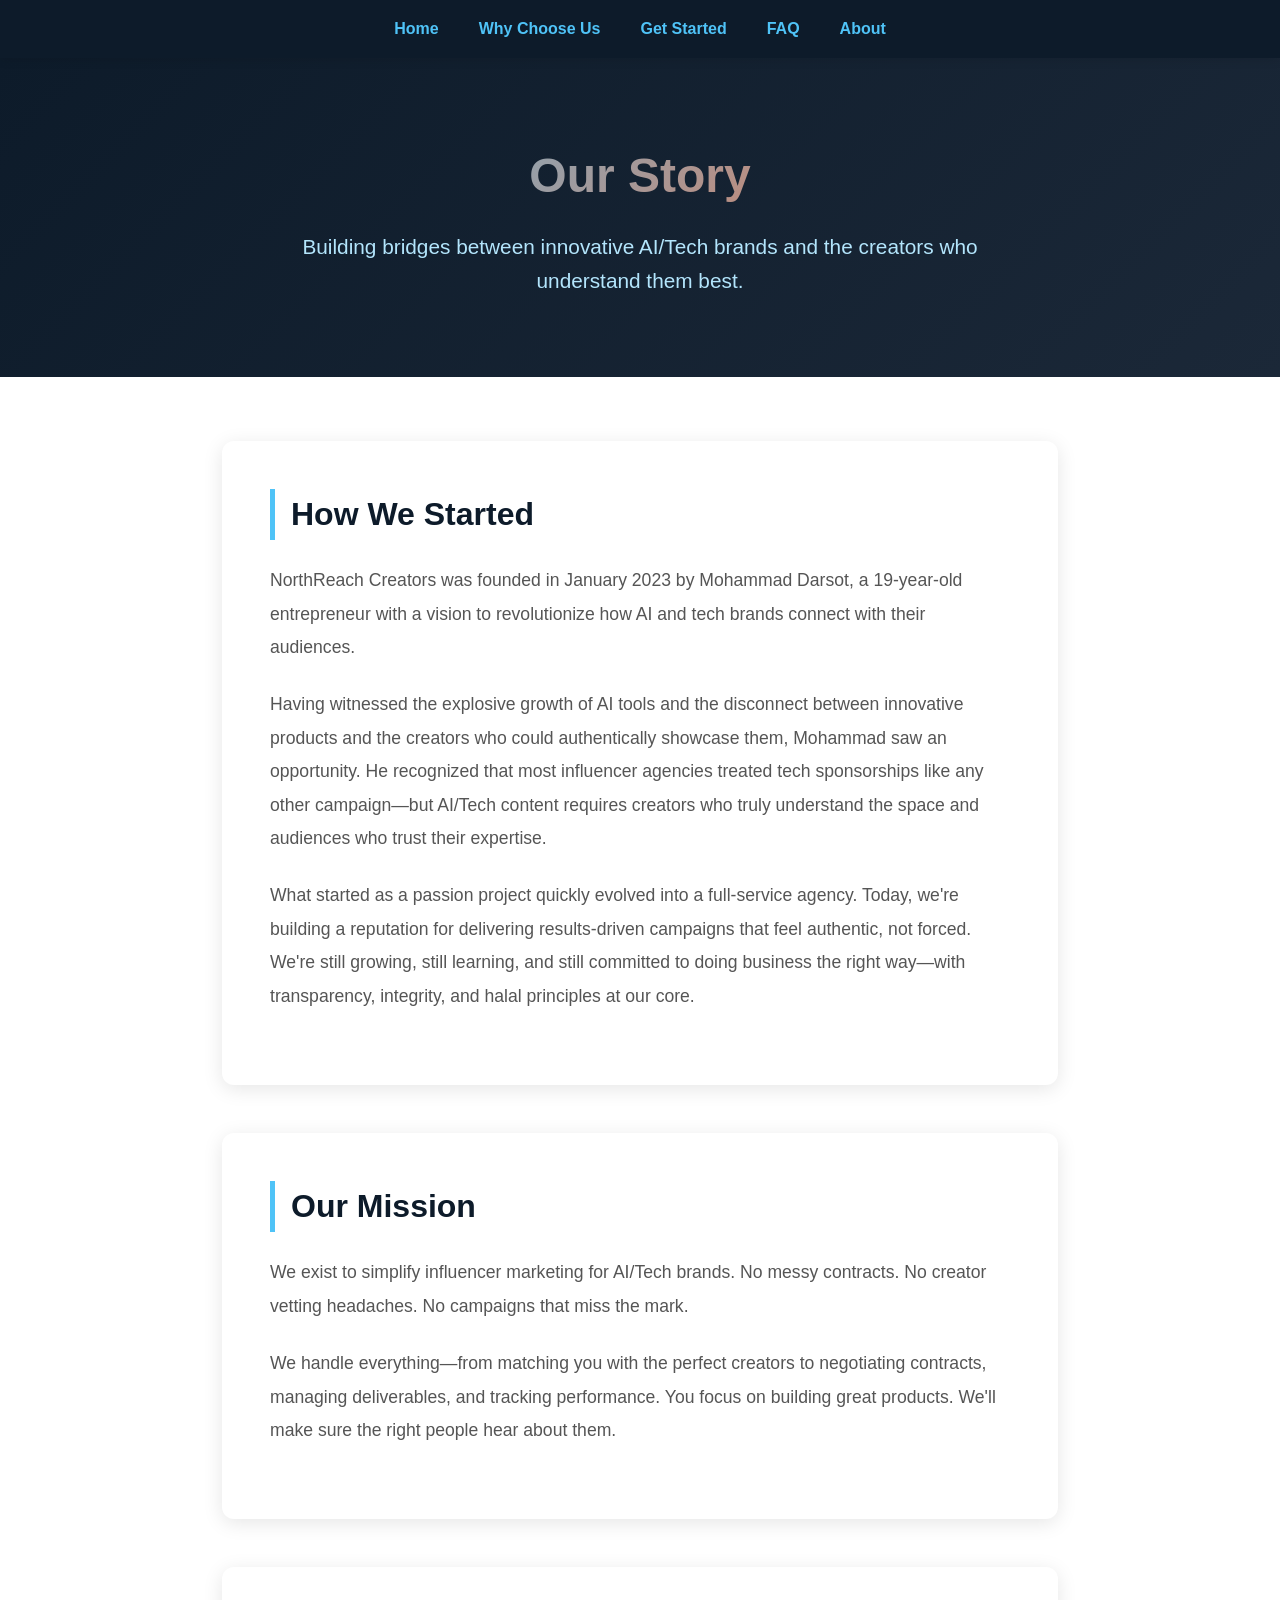
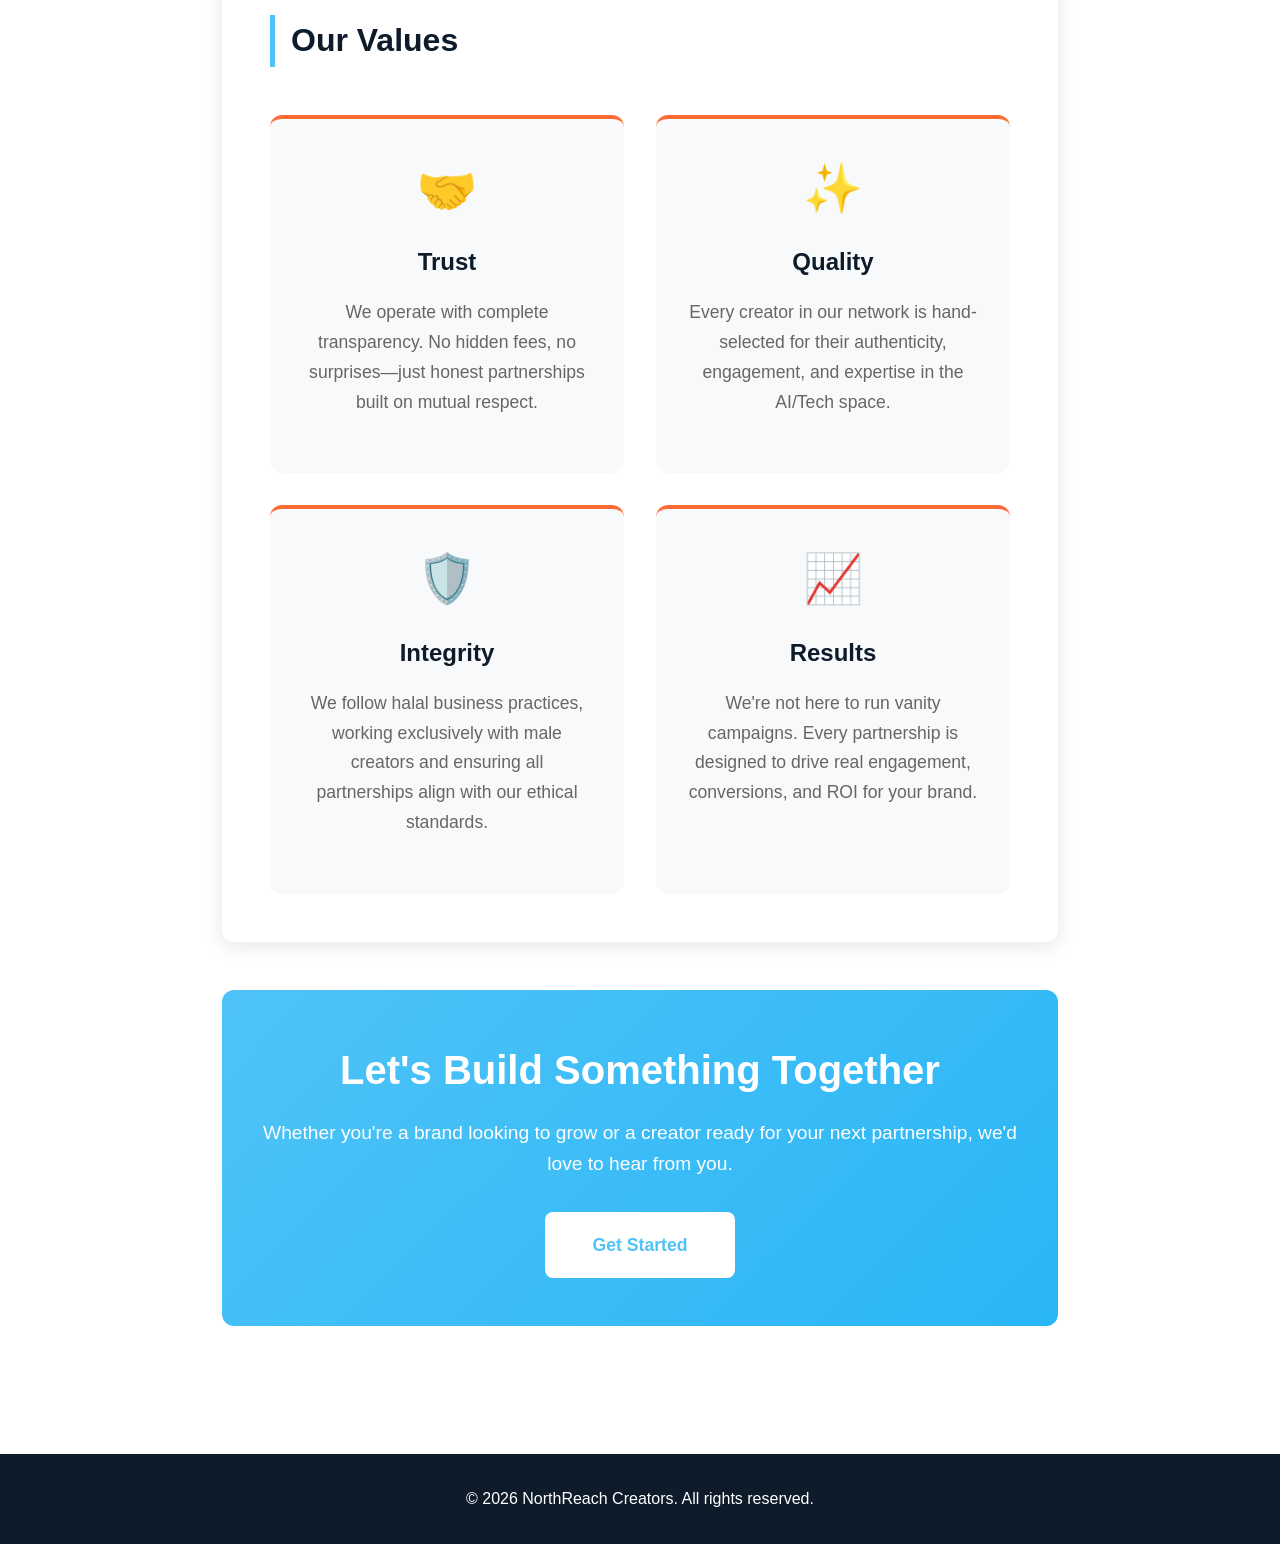
==== about.html @ bb6a95c1 "Create about.html" ====
<!DOCTYPE html>
<html lang="en">
<head>
    <meta charset="UTF-8">
    <meta name="viewport" content="width=device-width, initial-scale=1.0">
    <title>About - NorthReach Creators</title>
    <style>
        * {
            margin: 0;
            padding: 0;
            box-sizing: border-box;
        }
        
        body {
            font-family: -apple-system, BlinkMacSystemFont, 'Segoe UI', Arial, sans-serif;
            color: #1a1a2e;
            line-height: 1.6;
        }
        
        /* Navigation */
        nav {
            background: #0d1b2a;
            padding: 1rem 2rem;
            position: sticky;
            top: 0;
            z-index: 100;
            box-shadow: 0 2px 10px rgba(0,0,0,0.1);
        }
        
        nav ul {
            list-style: none;
            display: flex;
            justify-content: center;
            gap: 2.5rem;
            flex-wrap: wrap;
        }
        
        nav a {
            color: #4FC3F7;
            text-decoration: none;
            font-weight: 600;
            transition: color 0.3s;
        }
        
        nav a:hover {
            color: #FF6B35;
        }
        
        /* Hero */
        .hero {
            background: linear-gradient(135deg, #0d1b2a 0%, #1b2838 100%);
            color: white;
            padding: 5rem 2rem;
            text-align: center;
        }
        
        .hero h1 {
            font-size: 3rem;
            margin-bottom: 1rem;
            background: linear-gradient(135deg, #4FC3F7, #FF6B35);
            -webkit-background-clip: text;
            -webkit-text-fill-color: transparent;
            background-clip: text;
        }
        
        .hero p {
            font-size: 1.3rem;
            color: #B3E5FC;
            max-width: 700px;
            margin: 0 auto;
        }
        
        /* Container */
        .container {
            max-width: 900px;
            margin: 0 auto;
            padding: 4rem 2rem;
        }
        
        /* Story Section */
        .story-section {
            background: white;
            padding: 3rem;
            border-radius: 12px;
            box-shadow: 0 4px 20px rgba(0,0,0,0.1);
            margin-bottom: 3rem;
        }
        
        .story-section h2 {
            color: #0d1b2a;
            font-size: 2rem;
            margin-bottom: 1.5rem;
            border-left: 5px solid #4FC3F7;
            padding-left: 1rem;
        }
        
        .story-section p {
            color: #555;
            line-height: 1.9;
            font-size: 1.1rem;
            margin-bottom: 1.5rem;
        }
        
        /* Values Grid */
        .values-grid {
            display: grid;
            grid-template-columns: repeat(auto-fit, minmax(250px, 1fr));
            gap: 2rem;
            margin-top: 3rem;
        }
        
        .value-box {
            background: #f8f9fa;
            padding: 2rem;
            border-radius: 12px;
            text-align: center;
            border-top: 4px solid #FF6B35;
        }
        
        .value-box h3 {
            color: #0d1b2a;
            margin-bottom: 1rem;
            font-size: 1.5rem;
        }
        
        .value-box p {
            color: #666;
            line-height: 1.7;
        }
        
        .value-icon {
            font-size: 3rem;
            margin-bottom: 1rem;
        }
        
        /* CTA */
        .cta-section {
            background: linear-gradient(135deg, #4FC3F7, #29B6F6);
            color: white;
            padding: 3rem 2rem;
            text-align: center;
            border-radius: 12px;
            margin-top: 3rem;
        }
        
        .cta-section h2 {
            font-size: 2.5rem;
            margin-bottom: 1rem;
        }
        
        .cta-section p {
            font-size: 1.2rem;
            margin-bottom: 2rem;
        }
        
        .cta-btn {
            display: inline-block;
            background: white;
            color: #4FC3F7;
            padding: 1.2rem 3rem;
            text-decoration: none;
            border-radius: 8px;
            font-weight: bold;
            font-size: 1.1rem;
            transition: transform 0.3s;
        }
        
        .cta-btn:hover {
            transform: translateY(-3px);
        }
        
        /* Footer */
        footer {
            background: #0d1b2a;
            color: white;
            padding: 2rem;
            text-align: center;
            margin-top: 4rem;
        }
        
        @media (max-width: 768px) {
            .hero h1 { font-size: 2rem; }
            .values-grid { grid-template-columns: 1fr; }
        }
    </style>
</head>
<body>
    <!-- Navigation -->
    <nav>
        <ul>
            <li><a href="index.html">Home</a></li>
            <li><a href="why-choose-us.html">Why Choose Us</a></li>
            <li><a href="get-started.html">Get Started</a></li>
            <li><a href="faq.html">FAQ</a></li>
            <li><a href="about.html">About</a></li>
        </ul>
    </nav>

    <!-- Hero -->
    <div class="hero">
        <h1>Our Story</h1>
        <p>Building bridges between innovative AI/Tech brands and the creators who understand them best.</p>
    </div>

    <!-- Main Content -->
    <div class="container">
        <!-- Founder Story -->
        <div class="story-section">
            <h2>How We Started</h2>
            <p>NorthReach Creators was founded in January 2023 by Mohammad Darsot, a 19-year-old entrepreneur with a vision to revolutionize how AI and tech brands connect with their audiences.</p>
            
            <p>Having witnessed the explosive growth of AI tools and the disconnect between innovative products and the creators who could authentically showcase them, Mohammad saw an opportunity. He recognized that most influencer agencies treated tech sponsorships like any other campaign—but AI/Tech content requires creators who truly understand the space and audiences who trust their expertise.</p>
            
            <p>What started as a passion project quickly evolved into a full-service agency. Today, we're building a reputation for delivering results-driven campaigns that feel authentic, not forced. We're still growing, still learning, and still committed to doing business the right way—with transparency, integrity, and halal principles at our core.</p>
        </div>

        <!-- Mission -->
        <div class="story-section">
            <h2>Our Mission</h2>
            <p>We exist to simplify influencer marketing for AI/Tech brands. No messy contracts. No creator vetting headaches. No campaigns that miss the mark.</p>
            
            <p>We handle everything—from matching you with the perfect creators to negotiating contracts, managing deliverables, and tracking performance. You focus on building great products. We'll make sure the right people hear about them.</p>
        </div>

        <!-- Values -->
        <div class="story-section">
            <h2>Our Values</h2>
            <div class="values-grid">
                <div class="value-box">
                    <div class="value-icon">🤝</div>
                    <h3>Trust</h3>
                    <p>We operate with complete transparency. No hidden fees, no surprises—just honest partnerships built on mutual respect.</p>
                </div>
                
                <div class="value-box">
                    <div class="value-icon">✨</div>
                    <h3>Quality</h3>
                    <p>Every creator in our network is hand-selected for their authenticity, engagement, and expertise in the AI/Tech space.</p>
                </div>
                
                <div class="value-box">
                    <div class="value-icon">🛡️</div>
                    <h3>Integrity</h3>
                    <p>We follow halal business practices, working exclusively with male creators and ensuring all partnerships align with our ethical standards.</p>
                </div>
                
                <div class="value-box">
                    <div class="value-icon">📈</div>
                    <h3>Results</h3>
                    <p>We're not here to run vanity campaigns. Every partnership is designed to drive real engagement, conversions, and ROI for your brand.</p>
                </div>
            </div>
        </div>

        <!-- CTA -->
        <div class="cta-section">
            <h2>Let's Build Something Together</h2>
            <p>Whether you're a brand looking to grow or a creator ready for your next partnership, we'd love to hear from you.</p>
            <a href="get-started.html" class="cta-btn">Get Started</a>
        </div>
    </div>

    <!-- Footer -->
    <footer>
        <p>&copy; 2026 NorthReach Creators. All rights reserved.</p>
    </footer>
</body>
</html>
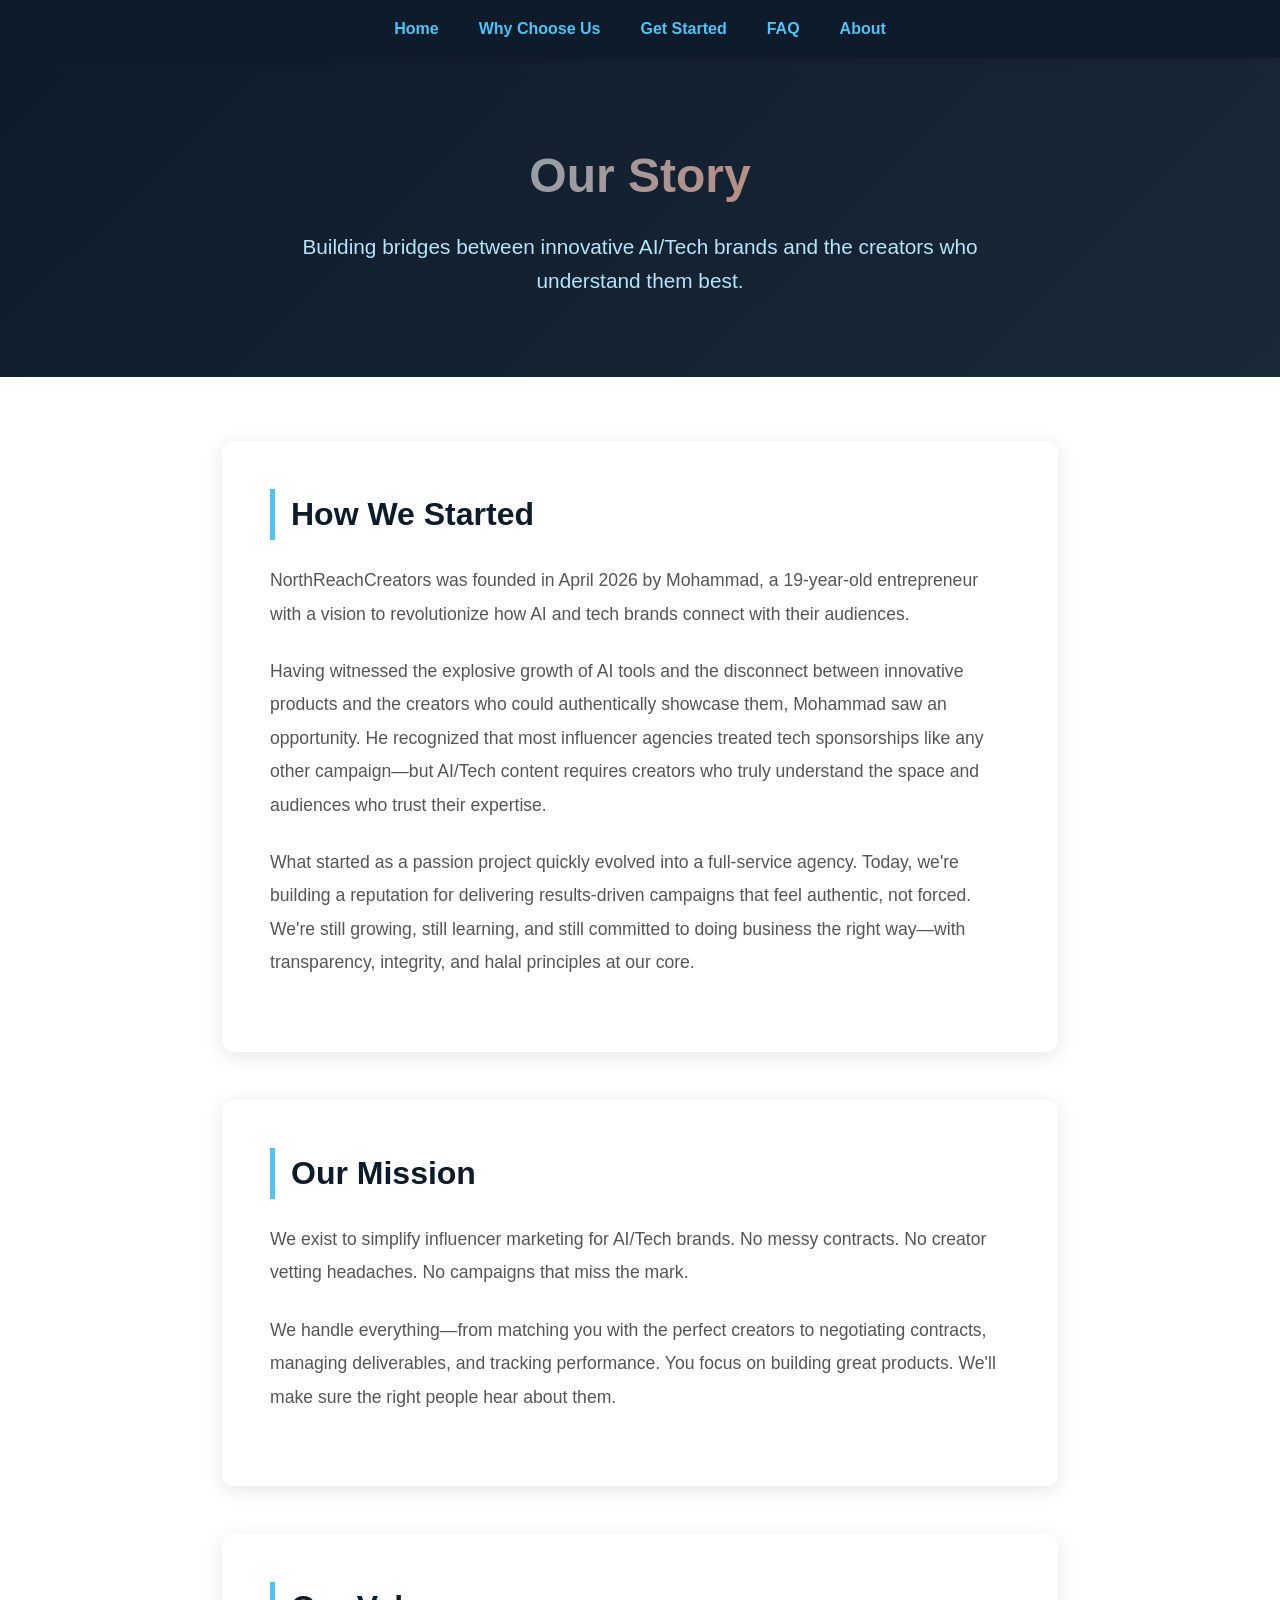
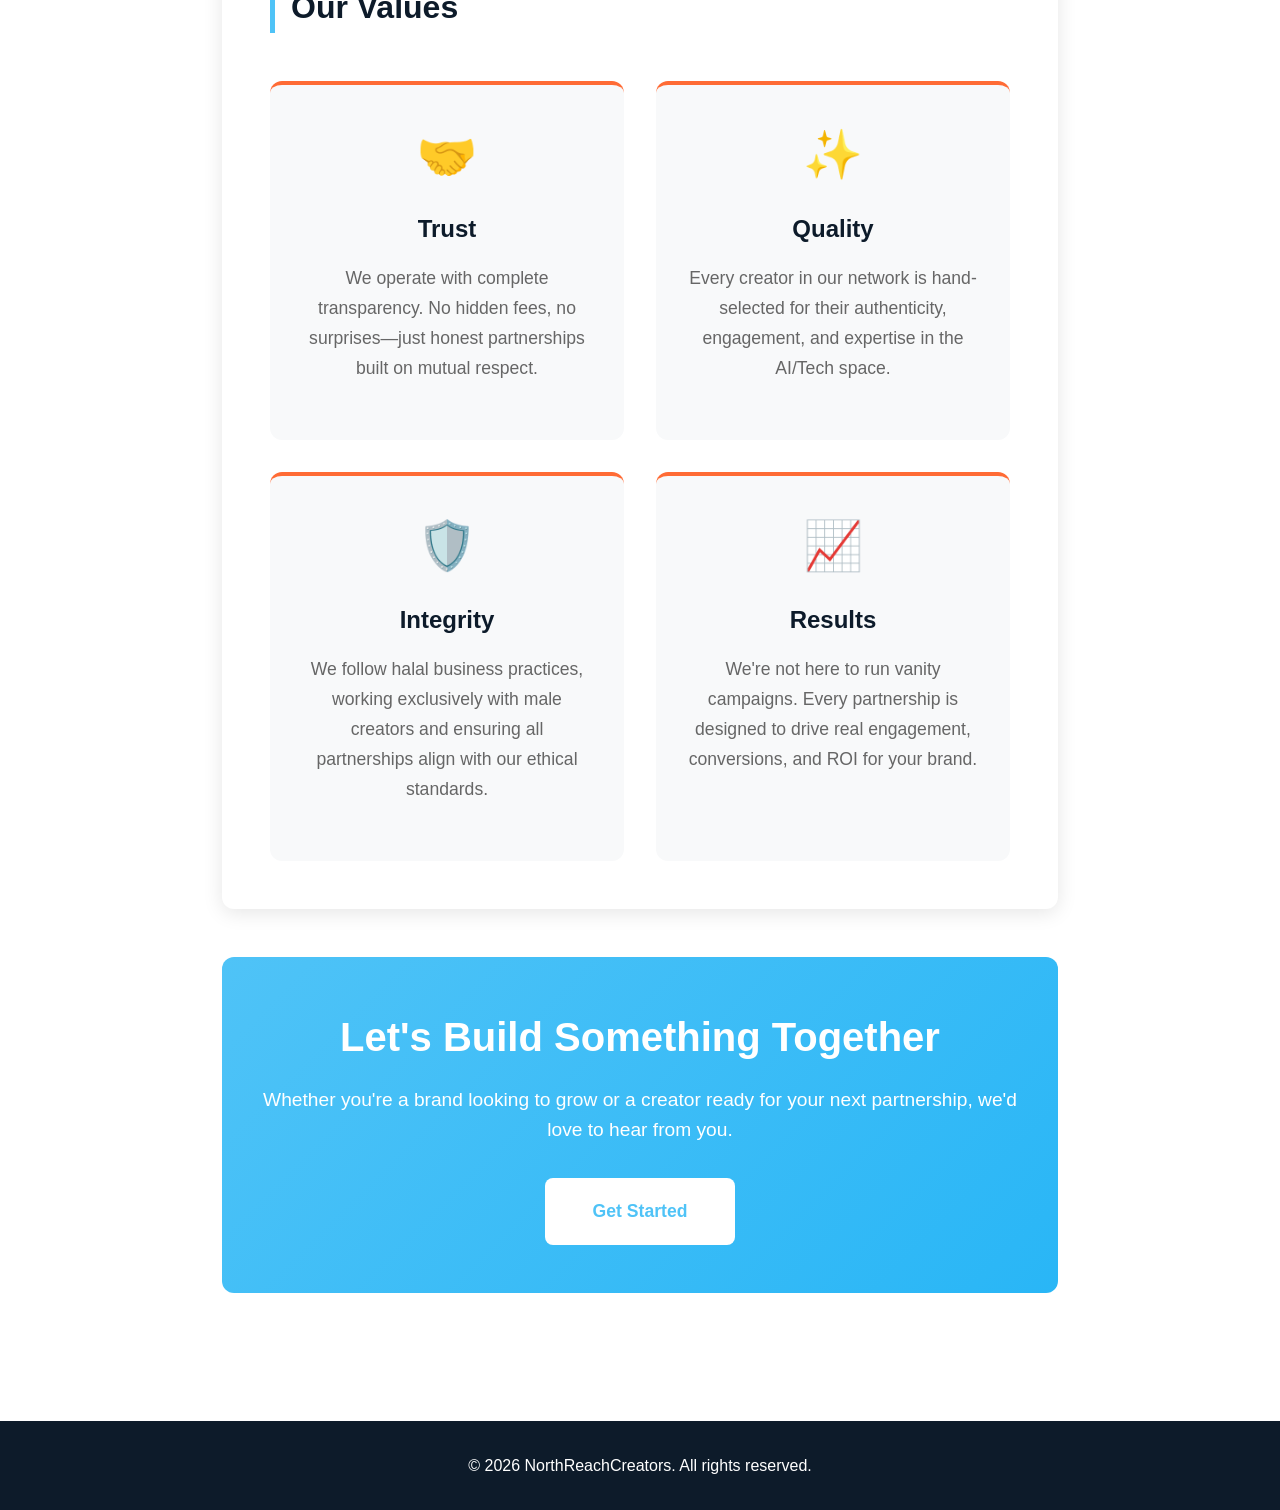
==== commit 1d40518c: "about.html" ====
--- a/about.html
+++ b/about.html
@@ -3,7 +3,7 @@
 <head>
     <meta charset="UTF-8">
     <meta name="viewport" content="width=device-width, initial-scale=1.0">
-    <title>About - NorthReach Creators</title>
+    <title>About - NorthReachCreators</title>
     <style>
         * {
             margin: 0;
@@ -207,7 +207,7 @@
         <!-- Founder Story -->
         <div class="story-section">
             <h2>How We Started</h2>
-            <p>NorthReach Creators was founded in January 2023 by Mohammad Darsot, a 19-year-old entrepreneur with a vision to revolutionize how AI and tech brands connect with their audiences.</p>
+            <p>NorthReachCreators was founded in April 2026 by Mohammad, a 19-year-old entrepreneur with a vision to revolutionize how AI and tech brands connect with their audiences.</p>
             
             <p>Having witnessed the explosive growth of AI tools and the disconnect between innovative products and the creators who could authentically showcase them, Mohammad saw an opportunity. He recognized that most influencer agencies treated tech sponsorships like any other campaign—but AI/Tech content requires creators who truly understand the space and audiences who trust their expertise.</p>
             
@@ -262,7 +262,7 @@
 
     <!-- Footer -->
     <footer>
-        <p>&copy; 2026 NorthReach Creators. All rights reserved.</p>
+        <p>&copy; 2026 NorthReachCreators. All rights reserved.</p>
     </footer>
 </body>
 </html>
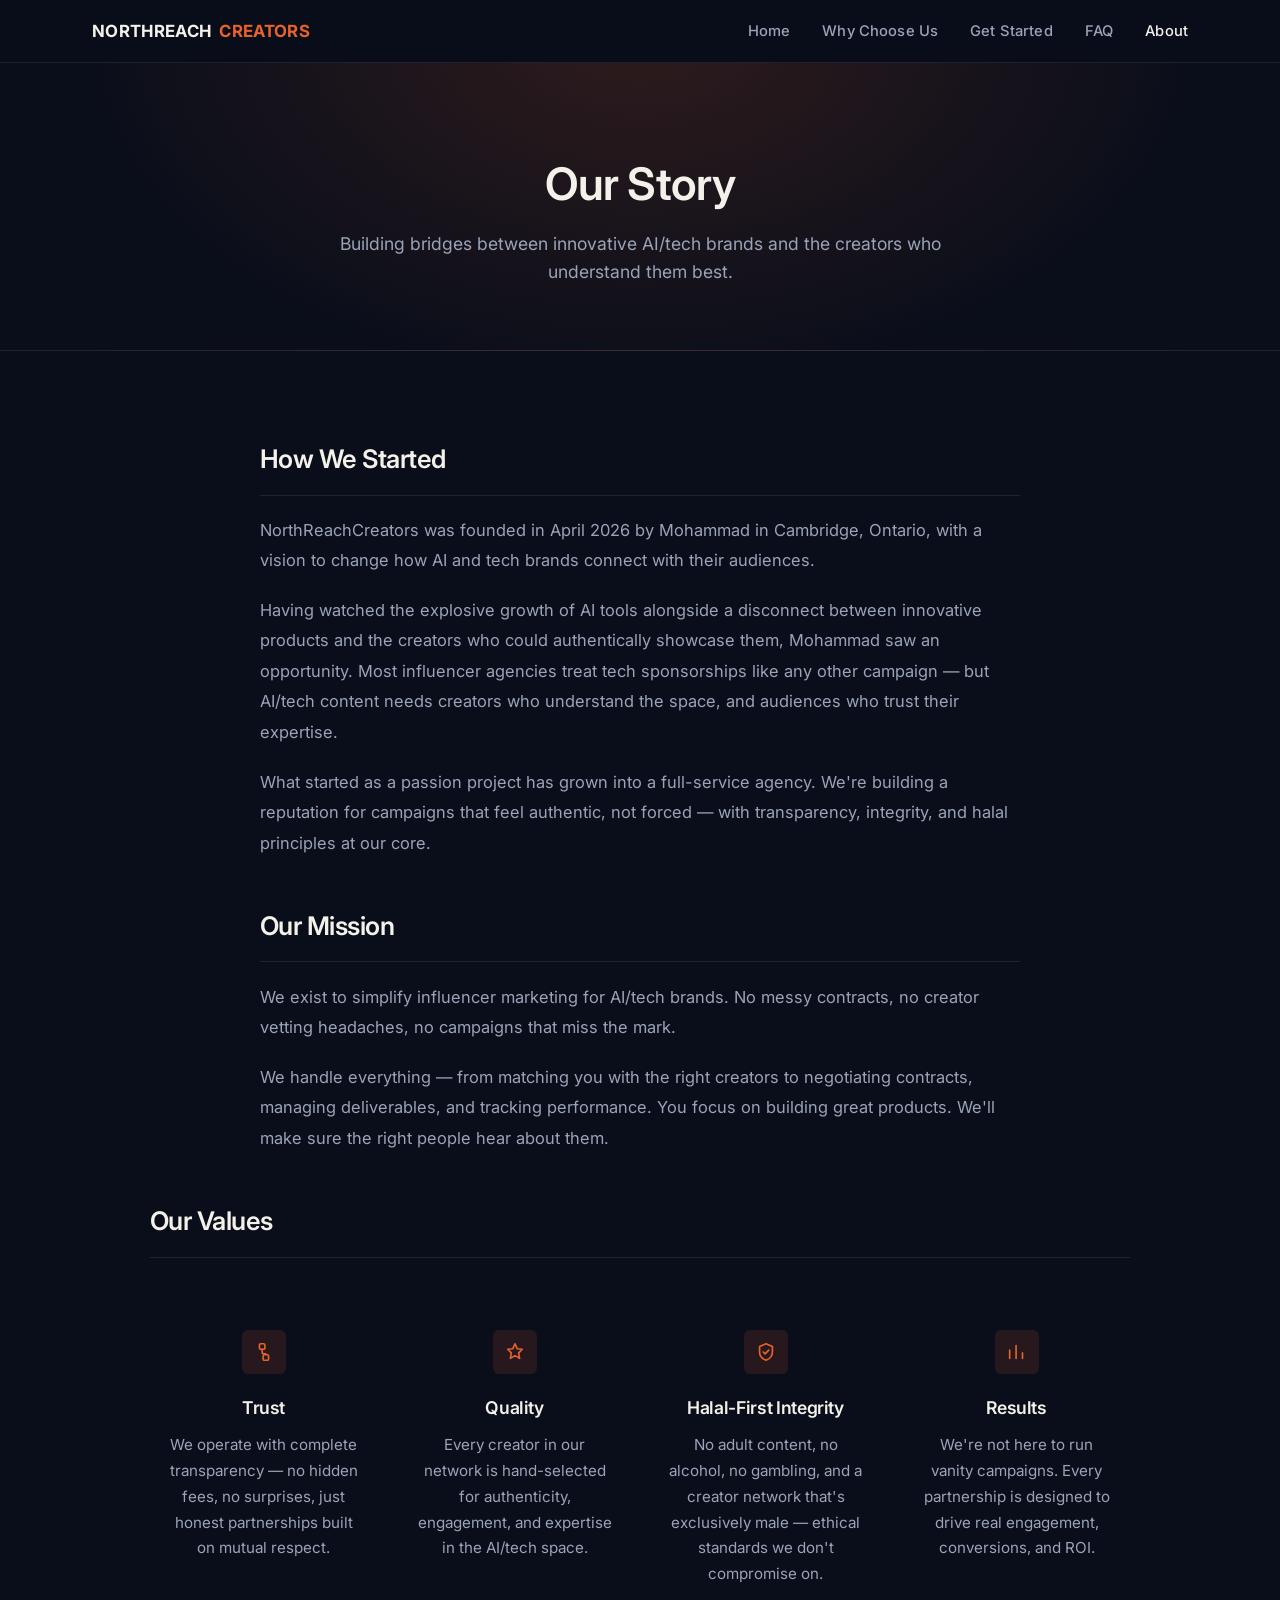
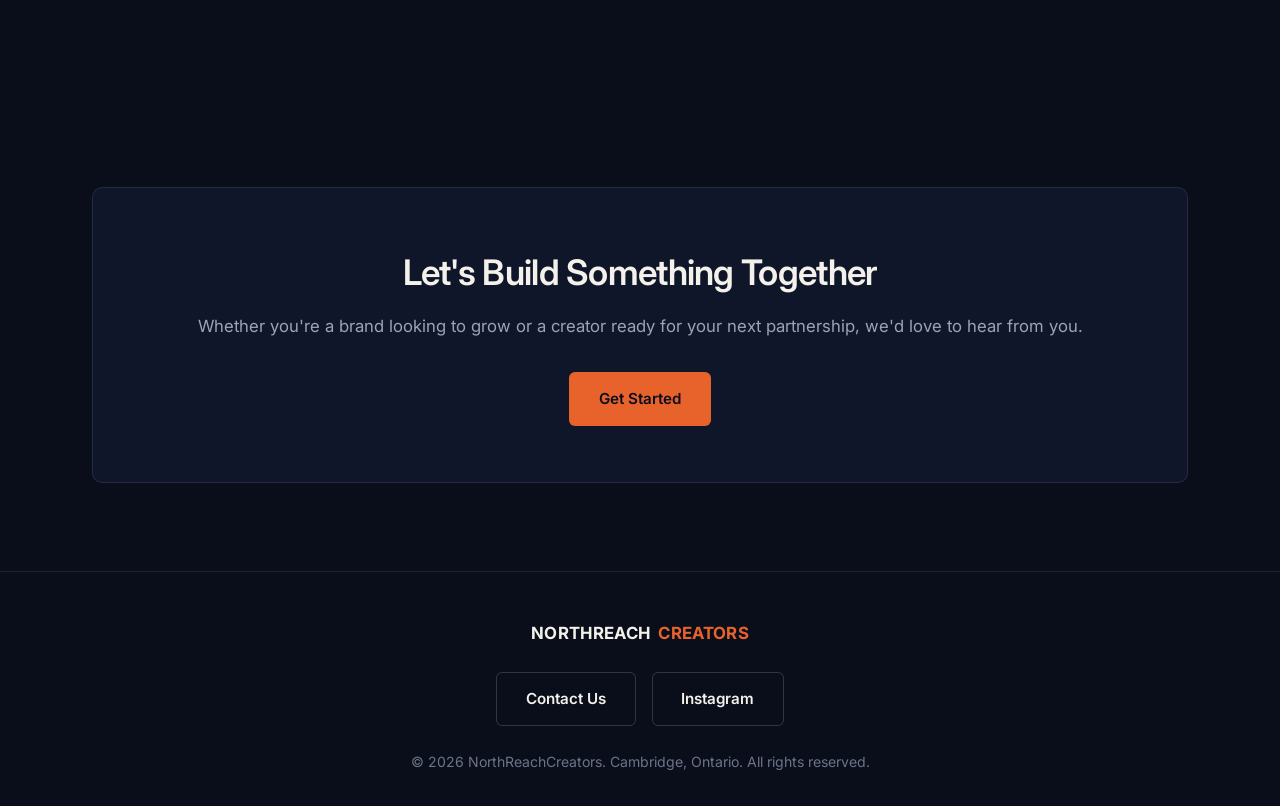
==== commit 72239fc0: "Redesign site with dark navy/orange design system Replace five duplicated inline stylesheets with a " ====
--- a/about.html
+++ b/about.html
@@ -3,266 +3,122 @@
 <head>
     <meta charset="UTF-8">
     <meta name="viewport" content="width=device-width, initial-scale=1.0">
-    <title>About - NorthReachCreators</title>
-    <style>
-        * {
-            margin: 0;
-            padding: 0;
-            box-sizing: border-box;
-        }
-        
-        body {
-            font-family: -apple-system, BlinkMacSystemFont, 'Segoe UI', Arial, sans-serif;
-            color: #1a1a2e;
-            line-height: 1.6;
-        }
-        
-        /* Navigation */
-        nav {
-            background: #0d1b2a;
-            padding: 1rem 2rem;
-            position: sticky;
-            top: 0;
-            z-index: 100;
-            box-shadow: 0 2px 10px rgba(0,0,0,0.1);
-        }
-        
-        nav ul {
-            list-style: none;
-            display: flex;
-            justify-content: center;
-            gap: 2.5rem;
-            flex-wrap: wrap;
-        }
-        
-        nav a {
-            color: #4FC3F7;
-            text-decoration: none;
-            font-weight: 600;
-            transition: color 0.3s;
-        }
-        
-        nav a:hover {
-            color: #FF6B35;
-        }
-        
-        /* Hero */
-        .hero {
-            background: linear-gradient(135deg, #0d1b2a 0%, #1b2838 100%);
-            color: white;
-            padding: 5rem 2rem;
-            text-align: center;
-        }
-        
-        .hero h1 {
-            font-size: 3rem;
-            margin-bottom: 1rem;
-            background: linear-gradient(135deg, #4FC3F7, #FF6B35);
-            -webkit-background-clip: text;
-            -webkit-text-fill-color: transparent;
-            background-clip: text;
-        }
-        
-        .hero p {
-            font-size: 1.3rem;
-            color: #B3E5FC;
-            max-width: 700px;
-            margin: 0 auto;
-        }
-        
-        /* Container */
-        .container {
-            max-width: 900px;
-            margin: 0 auto;
-            padding: 4rem 2rem;
-        }
-        
-        /* Story Section */
-        .story-section {
-            background: white;
-            padding: 3rem;
-            border-radius: 12px;
-            box-shadow: 0 4px 20px rgba(0,0,0,0.1);
-            margin-bottom: 3rem;
-        }
-        
-        .story-section h2 {
-            color: #0d1b2a;
-            font-size: 2rem;
-            margin-bottom: 1.5rem;
-            border-left: 5px solid #4FC3F7;
-            padding-left: 1rem;
-        }
-        
-        .story-section p {
-            color: #555;
-            line-height: 1.9;
-            font-size: 1.1rem;
-            margin-bottom: 1.5rem;
-        }
-        
-        /* Values Grid */
-        .values-grid {
-            display: grid;
-            grid-template-columns: repeat(auto-fit, minmax(250px, 1fr));
-            gap: 2rem;
-            margin-top: 3rem;
-        }
-        
-        .value-box {
-            background: #f8f9fa;
-            padding: 2rem;
-            border-radius: 12px;
-            text-align: center;
-            border-top: 4px solid #FF6B35;
-        }
-        
-        .value-box h3 {
-            color: #0d1b2a;
-            margin-bottom: 1rem;
-            font-size: 1.5rem;
-        }
-        
-        .value-box p {
-            color: #666;
-            line-height: 1.7;
-        }
-        
-        .value-icon {
-            font-size: 3rem;
-            margin-bottom: 1rem;
-        }
-        
-        /* CTA */
-        .cta-section {
-            background: linear-gradient(135deg, #4FC3F7, #29B6F6);
-            color: white;
-            padding: 3rem 2rem;
-            text-align: center;
-            border-radius: 12px;
-            margin-top: 3rem;
-        }
-        
-        .cta-section h2 {
-            font-size: 2.5rem;
-            margin-bottom: 1rem;
-        }
-        
-        .cta-section p {
-            font-size: 1.2rem;
-            margin-bottom: 2rem;
-        }
-        
-        .cta-btn {
-            display: inline-block;
-            background: white;
-            color: #4FC3F7;
-            padding: 1.2rem 3rem;
-            text-decoration: none;
-            border-radius: 8px;
-            font-weight: bold;
-            font-size: 1.1rem;
-            transition: transform 0.3s;
-        }
-        
-        .cta-btn:hover {
-            transform: translateY(-3px);
-        }
-        
-        /* Footer */
-        footer {
-            background: #0d1b2a;
-            color: white;
-            padding: 2rem;
-            text-align: center;
-            margin-top: 4rem;
-        }
-        
-        @media (max-width: 768px) {
-            .hero h1 { font-size: 2rem; }
-            .values-grid { grid-template-columns: 1fr; }
-        }
-    </style>
+    <title>About — NorthReachCreators</title>
+    <meta name="description" content="NorthReachCreators was founded in April 2026 by Mohammad in Cambridge, Ontario, to build halal-first, results-driven creator partnerships for AI and tech brands.">
+    <meta property="og:title" content="About — NorthReachCreators">
+    <meta property="og:description" content="Founded in April 2026 in Cambridge, Ontario. Building halal-first creator partnerships for AI and tech brands.">
+    <meta property="og:type" content="website">
+    <meta name="theme-color" content="#0A0E1A">
+    <link rel="icon" type="image/svg+xml" href="favicon.svg">
+    <link rel="preconnect" href="https://fonts.googleapis.com">
+    <link rel="preconnect" href="https://fonts.gstatic.com" crossorigin>
+    <link href="https://fonts.googleapis.com/css2?family=Inter:wght@400;500;600;700&display=swap" rel="stylesheet">
+    <link rel="stylesheet" href="styles.css">
 </head>
 <body>
-    <!-- Navigation -->
-    <nav>
-        <ul>
-            <li><a href="index.html">Home</a></li>
-            <li><a href="why-choose-us.html">Why Choose Us</a></li>
-            <li><a href="get-started.html">Get Started</a></li>
-            <li><a href="faq.html">FAQ</a></li>
-            <li><a href="about.html">About</a></li>
-        </ul>
-    </nav>
+    <header class="site-nav">
+        <div class="nav-inner">
+            <a href="index.html" class="logo">NORTHREACH<span class="dot">CREATORS</span></a>
+            <nav class="nav-links">
+                <ul>
+                    <li><a href="index.html">Home</a></li>
+                    <li><a href="why-choose-us.html">Why Choose Us</a></li>
+                    <li><a href="get-started.html">Get Started</a></li>
+                    <li><a href="faq.html">FAQ</a></li>
+                    <li><a href="about.html" class="active">About</a></li>
+                </ul>
+            </nav>
+        </div>
+    </header>
 
-    <!-- Hero -->
-    <div class="hero">
+    <div class="hero hero-sm">
         <h1>Our Story</h1>
-        <p>Building bridges between innovative AI/Tech brands and the creators who understand them best.</p>
+        <p>Building bridges between innovative AI/tech brands and the creators who understand them best.</p>
     </div>
 
-    <!-- Main Content -->
-    <div class="container">
-        <!-- Founder Story -->
-        <div class="story-section">
-            <h2>How We Started</h2>
-            <p>NorthReachCreators was founded in April 2026 by Mohammad, a 19-year-old entrepreneur with a vision to revolutionize how AI and tech brands connect with their audiences.</p>
-            
-            <p>Having witnessed the explosive growth of AI tools and the disconnect between innovative products and the creators who could authentically showcase them, Mohammad saw an opportunity. He recognized that most influencer agencies treated tech sponsorships like any other campaign—but AI/Tech content requires creators who truly understand the space and audiences who trust their expertise.</p>
-            
-            <p>What started as a passion project quickly evolved into a full-service agency. Today, we're building a reputation for delivering results-driven campaigns that feel authentic, not forced. We're still growing, still learning, and still committed to doing business the right way—with transparency, integrity, and halal principles at our core.</p>
-        </div>
+    <section>
+        <div class="container">
+            <div class="content-block">
+                <h2>How We Started</h2>
+                <p>NorthReachCreators was founded in April 2026 by Mohammad in Cambridge, Ontario, with a vision to change how AI and tech brands connect with their audiences.</p>
+                <p>Having watched the explosive growth of AI tools alongside a disconnect between innovative products and the creators who could authentically showcase them, Mohammad saw an opportunity. Most influencer agencies treat tech sponsorships like any other campaign — but AI/tech content needs creators who understand the space, and audiences who trust their expertise.</p>
+                <p>What started as a passion project has grown into a full-service agency. We're building a reputation for campaigns that feel authentic, not forced — with transparency, integrity, and halal principles at our core.</p>
+            </div>
 
-        <!-- Mission -->
-        <div class="story-section">
-            <h2>Our Mission</h2>
-            <p>We exist to simplify influencer marketing for AI/Tech brands. No messy contracts. No creator vetting headaches. No campaigns that miss the mark.</p>
-            
-            <p>We handle everything—from matching you with the perfect creators to negotiating contracts, managing deliverables, and tracking performance. You focus on building great products. We'll make sure the right people hear about them.</p>
-        </div>
+            <div class="content-block">
+                <h2>Our Mission</h2>
+                <p>We exist to simplify influencer marketing for AI/tech brands. No messy contracts, no creator vetting headaches, no campaigns that miss the mark.</p>
+                <p>We handle everything — from matching you with the right creators to negotiating contracts, managing deliverables, and tracking performance. You focus on building great products. We'll make sure the right people hear about them.</p>
+            </div>
 
-        <!-- Values -->
-        <div class="story-section">
-            <h2>Our Values</h2>
-            <div class="values-grid">
-                <div class="value-box">
-                    <div class="value-icon">🤝</div>
-                    <h3>Trust</h3>
-                    <p>We operate with complete transparency. No hidden fees, no surprises—just honest partnerships built on mutual respect.</p>
-                </div>
-                
-                <div class="value-box">
-                    <div class="value-icon">✨</div>
-                    <h3>Quality</h3>
-                    <p>Every creator in our network is hand-selected for their authenticity, engagement, and expertise in the AI/Tech space.</p>
-                </div>
-                
-                <div class="value-box">
-                    <div class="value-icon">🛡️</div>
-                    <h3>Integrity</h3>
-                    <p>We follow halal business practices, working exclusively with male creators and ensuring all partnerships align with our ethical standards.</p>
-                </div>
-                
-                <div class="value-box">
-                    <div class="value-icon">📈</div>
-                    <h3>Results</h3>
-                    <p>We're not here to run vanity campaigns. Every partnership is designed to drive real engagement, conversions, and ROI for your brand.</p>
+            <div class="content-block" style="max-width: 980px; margin-bottom: 0;">
+                <h2>Our Values</h2>
+                <div class="values-grid">
+                    <div class="value-box">
+                        <div class="card-icon">
+                            <svg viewBox="0 0 24 24" fill="none" stroke="currentColor" stroke-width="1.8" stroke-linecap="round" stroke-linejoin="round">
+                                <rect x="7" y="3" width="6" height="6" rx="1.5"></rect>
+                                <rect x="11" y="15" width="6" height="6" rx="1.5"></rect>
+                                <path d="M10 9v3a2 2 0 0 0 2 2h2"></path>
+                            </svg>
+                        </div>
+                        <h3>Trust</h3>
+                        <p>We operate with complete transparency — no hidden fees, no surprises, just honest partnerships built on mutual respect.</p>
+                    </div>
+                    <div class="value-box">
+                        <div class="card-icon">
+                            <svg viewBox="0 0 24 24" fill="none" stroke="currentColor" stroke-width="1.8" stroke-linecap="round" stroke-linejoin="round">
+                                <path d="M12 3l2.5 5.5L20 9l-4 4 1 6-5-3-5 3 1-6-4-4 5.5-.5L12 3Z"></path>
+                            </svg>
+                        </div>
+                        <h3>Quality</h3>
+                        <p>Every creator in our network is hand-selected for authenticity, engagement, and expertise in the AI/tech space.</p>
+                    </div>
+                    <div class="value-box">
+                        <div class="card-icon">
+                            <svg viewBox="0 0 24 24" fill="none" stroke="currentColor" stroke-width="1.8" stroke-linecap="round" stroke-linejoin="round">
+                                <path d="M12 3l7 3v6c0 4.5-3 7.5-7 9-4-1.5-7-4.5-7-9V6l7-3Z"></path>
+                                <path d="M9 12l2 2 4-4"></path>
+                            </svg>
+                        </div>
+                        <h3>Halal-First Integrity</h3>
+                        <p>No adult content, no alcohol, no gambling, and a creator network that's exclusively male — ethical standards we don't compromise on.</p>
+                    </div>
+                    <div class="value-box">
+                        <div class="card-icon">
+                            <svg viewBox="0 0 24 24" fill="none" stroke="currentColor" stroke-width="1.8" stroke-linecap="round" stroke-linejoin="round">
+                                <path d="M4 19V10M11 19V5M18 19v-6"></path>
+                            </svg>
+                        </div>
+                        <h3>Results</h3>
+                        <p>We're not here to run vanity campaigns. Every partnership is designed to drive real engagement, conversions, and ROI.</p>
+                    </div>
                 </div>
             </div>
         </div>
+    </section>
 
-        <!-- CTA -->
-        <div class="cta-section">
-            <h2>Let's Build Something Together</h2>
-            <p>Whether you're a brand looking to grow or a creator ready for your next partnership, we'd love to hear from you.</p>
-            <a href="get-started.html" class="cta-btn">Get Started</a>
+    <section>
+        <div class="container">
+            <div class="cta-band">
+                <h2>Let's Build Something Together</h2>
+                <p>Whether you're a brand looking to grow or a creator ready for your next partnership, we'd love to hear from you.</p>
+                <div class="btn-row">
+                    <a href="get-started.html" class="btn btn-primary">Get Started</a>
+                </div>
+            </div>
         </div>
-    </div>
+    </section>
 
-    <!-- Footer -->
-    <footer>
-        <p>&copy; 2026 NorthReachCreators. All rights reserved.</p>
+    <footer class="site-footer">
+        <div class="footer-inner">
+            <a href="index.html" class="logo">NORTHREACH<span class="dot">CREATORS</span></a>
+            <div class="btn-row">
+                <a href="mailto:mohammad@northreachcreators.com" class="btn btn-secondary">Contact Us</a>
+                <a href="https://www.instagram.com/northreachcreators" target="_blank" rel="noopener" class="btn btn-secondary">Instagram</a>
+            </div>
+            <p class="footer-bottom">&copy; 2026 NorthReachCreators. Cambridge, Ontario. All rights reserved.</p>
+        </div>
     </footer>
 </body>
 </html>
--- a/styles.css
+++ b/styles.css
@@ -0,0 +1,590 @@
+/* NorthReachCreators — shared design system */
+
+:root {
+    --bg: #0A0E1A;
+    --bg-elevated: #10162A;
+    --bg-elevated-2: #151d33;
+    --border: rgba(255, 255, 255, 0.09);
+    --border-strong: rgba(255, 255, 255, 0.16);
+    --text: #F3F1EA;
+    --text-muted: #9AA3B8;
+    --text-faint: #6B7488;
+    --accent: #E8622C;
+    --accent-hover: #F17A46;
+    --accent-soft: rgba(232, 98, 44, 0.12);
+    --accent-border: rgba(232, 98, 44, 0.35);
+    --radius: 6px;
+    --radius-lg: 10px;
+    --max-width: 1160px;
+}
+
+* {
+    margin: 0;
+    padding: 0;
+    box-sizing: border-box;
+}
+
+html {
+    scroll-behavior: smooth;
+}
+
+body {
+    font-family: 'Inter', -apple-system, BlinkMacSystemFont, 'Segoe UI', Arial, sans-serif;
+    background: var(--bg);
+    color: var(--text);
+    line-height: 1.6;
+    font-size: 16px;
+    -webkit-font-smoothing: antialiased;
+}
+
+a {
+    color: inherit;
+}
+
+img {
+    max-width: 100%;
+    display: block;
+}
+
+.container {
+    max-width: var(--max-width);
+    margin: 0 auto;
+    padding: 0 2rem;
+}
+
+/* Eyebrow / labels */
+.eyebrow {
+    display: inline-block;
+    font-size: 0.75rem;
+    font-weight: 600;
+    letter-spacing: 0.14em;
+    text-transform: uppercase;
+    color: var(--accent);
+    margin-bottom: 1rem;
+}
+
+h1, h2, h3, h4 {
+    font-weight: 600;
+    letter-spacing: -0.02em;
+    color: var(--text);
+}
+
+.section-title {
+    font-size: clamp(1.9rem, 3.2vw, 2.6rem);
+    margin-bottom: 1rem;
+}
+
+.section-desc {
+    color: var(--text-muted);
+    font-size: 1.05rem;
+    max-width: 640px;
+}
+
+.section-head {
+    text-align: center;
+    margin-bottom: 3.5rem;
+}
+
+.section-head .section-desc {
+    margin: 0 auto;
+}
+
+/* Navigation */
+header.site-nav {
+    position: sticky;
+    top: 0;
+    z-index: 100;
+    background: rgba(10, 14, 26, 0.85);
+    backdrop-filter: blur(10px);
+    -webkit-backdrop-filter: blur(10px);
+    border-bottom: 1px solid var(--border);
+}
+
+.nav-inner {
+    max-width: var(--max-width);
+    margin: 0 auto;
+    padding: 1.1rem 2rem;
+    display: flex;
+    align-items: center;
+    justify-content: space-between;
+    gap: 1.5rem;
+}
+
+.logo {
+    display: flex;
+    align-items: center;
+    gap: 0.5rem;
+    font-weight: 700;
+    font-size: 1.05rem;
+    letter-spacing: 0.02em;
+    text-decoration: none;
+    color: var(--text);
+    white-space: nowrap;
+}
+
+.logo .dot {
+    color: var(--accent);
+}
+
+nav.nav-links ul {
+    list-style: none;
+    display: flex;
+    gap: 2rem;
+    flex-wrap: wrap;
+}
+
+nav.nav-links a {
+    text-decoration: none;
+    color: var(--text-muted);
+    font-weight: 500;
+    font-size: 0.92rem;
+    letter-spacing: 0.01em;
+    transition: color 0.2s ease;
+}
+
+nav.nav-links a:hover,
+nav.nav-links a.active {
+    color: var(--text);
+}
+
+/* Buttons */
+.btn {
+    display: inline-flex;
+    align-items: center;
+    justify-content: center;
+    gap: 0.5rem;
+    padding: 0.85rem 1.8rem;
+    border-radius: var(--radius);
+    font-weight: 600;
+    font-size: 0.95rem;
+    text-decoration: none;
+    border: 1px solid transparent;
+    transition: transform 0.15s ease, background 0.15s ease, border-color 0.15s ease, color 0.15s ease;
+    cursor: pointer;
+}
+
+.btn-primary {
+    background: var(--accent);
+    color: #0A0E1A;
+}
+
+.btn-primary:hover {
+    background: var(--accent-hover);
+    transform: translateY(-2px);
+}
+
+.btn-secondary {
+    background: transparent;
+    color: var(--text);
+    border-color: var(--border-strong);
+}
+
+.btn-secondary:hover {
+    border-color: var(--accent);
+    color: var(--accent);
+    transform: translateY(-2px);
+}
+
+.btn-row {
+    display: flex;
+    gap: 1rem;
+    flex-wrap: wrap;
+}
+
+/* Hero */
+.hero {
+    padding: 8rem 2rem 6rem;
+    text-align: center;
+    background:
+        radial-gradient(ellipse 800px 500px at 50% -10%, rgba(232, 98, 44, 0.16), transparent 70%),
+        var(--bg);
+    border-bottom: 1px solid var(--border);
+}
+
+.hero-inner {
+    max-width: 780px;
+    margin: 0 auto;
+}
+
+.hero h1 {
+    font-size: clamp(2.3rem, 5vw, 3.6rem);
+    line-height: 1.12;
+    margin-bottom: 1.3rem;
+}
+
+.hero .tagline {
+    font-size: 1.2rem;
+    color: var(--accent);
+    font-weight: 500;
+    margin-bottom: 1.3rem;
+}
+
+.hero .description {
+    font-size: 1.08rem;
+    color: var(--text-muted);
+    line-height: 1.8;
+    margin-bottom: 2.5rem;
+}
+
+.hero .btn-row {
+    justify-content: center;
+    margin-bottom: 0;
+}
+
+.hero-sm {
+    padding: 6rem 2rem 4rem;
+}
+
+.hero-sm h1 {
+    font-size: clamp(2rem, 4vw, 2.8rem);
+}
+
+.hero-sm p {
+    color: var(--text-muted);
+    font-size: 1.1rem;
+    max-width: 620px;
+    margin: 0 auto;
+}
+
+/* Stats strip */
+.stats-strip {
+    border-bottom: 1px solid var(--border);
+    background: var(--bg-elevated);
+}
+
+.stats-grid {
+    max-width: var(--max-width);
+    margin: 0 auto;
+    padding: 3rem 2rem;
+    display: grid;
+    grid-template-columns: repeat(auto-fit, minmax(200px, 1fr));
+    gap: 2rem;
+    text-align: center;
+}
+
+.stat-number {
+    font-size: 2.6rem;
+    font-weight: 700;
+    color: var(--accent);
+    letter-spacing: -0.02em;
+    line-height: 1;
+    margin-bottom: 0.5rem;
+}
+
+.stat-label {
+    color: var(--text-muted);
+    font-size: 0.92rem;
+    letter-spacing: 0.03em;
+}
+
+/* Sections */
+section {
+    padding: 5.5rem 2rem;
+}
+
+/* Cards */
+.card-grid {
+    display: grid;
+    grid-template-columns: repeat(auto-fit, minmax(280px, 1fr));
+    gap: 1.5rem;
+}
+
+.card {
+    background: var(--bg-elevated);
+    border: 1px solid var(--border);
+    border-radius: var(--radius-lg);
+    padding: 2.2rem;
+    transition: border-color 0.2s ease, transform 0.2s ease;
+}
+
+.card:hover {
+    border-color: var(--accent-border);
+    transform: translateY(-3px);
+}
+
+.card-icon {
+    width: 44px;
+    height: 44px;
+    display: flex;
+    align-items: center;
+    justify-content: center;
+    background: var(--accent-soft);
+    border-radius: var(--radius);
+    color: var(--accent);
+    margin-bottom: 1.3rem;
+}
+
+.card-icon svg {
+    width: 22px;
+    height: 22px;
+}
+
+.card h3 {
+    font-size: 1.2rem;
+    margin-bottom: 0.7rem;
+}
+
+.card p {
+    color: var(--text-muted);
+    font-size: 0.98rem;
+    line-height: 1.7;
+}
+
+/* Process steps */
+.steps {
+    display: flex;
+    flex-direction: column;
+    gap: 0;
+    max-width: 760px;
+    margin: 0 auto;
+}
+
+.step {
+    display: flex;
+    gap: 1.8rem;
+    padding: 1.8rem 0;
+    border-bottom: 1px solid var(--border);
+}
+
+.step:last-child {
+    border-bottom: none;
+}
+
+.step-number {
+    flex-shrink: 0;
+    width: 42px;
+    height: 42px;
+    border-radius: 50%;
+    border: 1px solid var(--accent-border);
+    color: var(--accent);
+    display: flex;
+    align-items: center;
+    justify-content: center;
+    font-weight: 700;
+    font-size: 1.05rem;
+}
+
+.step-content h3 {
+    font-size: 1.15rem;
+    margin-bottom: 0.4rem;
+}
+
+.step-content p {
+    color: var(--text-muted);
+    font-size: 0.98rem;
+}
+
+/* CTA band */
+.cta-band {
+    background: var(--bg-elevated);
+    border: 1px solid var(--border);
+    border-radius: var(--radius-lg);
+    padding: 3.5rem 2rem;
+    text-align: center;
+}
+
+.cta-band h2 {
+    font-size: clamp(1.6rem, 3vw, 2.2rem);
+    margin-bottom: 0.8rem;
+}
+
+.cta-band p {
+    color: var(--text-muted);
+    margin-bottom: 2rem;
+    font-size: 1.05rem;
+}
+
+.cta-band .btn-row {
+    justify-content: center;
+}
+
+/* Notice / callout */
+.notice {
+    background: var(--bg-elevated);
+    border: 1px solid var(--border);
+    border-left: 3px solid var(--accent);
+    border-radius: var(--radius);
+    padding: 1.6rem 1.8rem;
+}
+
+.notice p {
+    color: var(--text-muted);
+    font-size: 0.98rem;
+    line-height: 1.7;
+}
+
+.notice strong {
+    color: var(--text);
+}
+
+/* FAQ */
+.faq-item {
+    border-bottom: 1px solid var(--border);
+    padding: 1.8rem 0;
+}
+
+.faq-item:first-child {
+    padding-top: 0;
+}
+
+.faq-item h3 {
+    font-size: 1.1rem;
+    margin-bottom: 0.7rem;
+}
+
+.faq-item p {
+    color: var(--text-muted);
+    font-size: 0.98rem;
+    line-height: 1.75;
+}
+
+/* Story / content blocks */
+.content-block {
+    max-width: 760px;
+    margin: 0 auto 3rem;
+}
+
+.content-block h2 {
+    font-size: 1.6rem;
+    margin-bottom: 1.2rem;
+    padding-bottom: 0.9rem;
+    border-bottom: 1px solid var(--border);
+}
+
+.content-block p {
+    color: var(--text-muted);
+    font-size: 1.03rem;
+    line-height: 1.85;
+    margin-bottom: 1.2rem;
+}
+
+.content-block p:last-child {
+    margin-bottom: 0;
+}
+
+/* Values grid */
+.values-grid {
+    display: grid;
+    grid-template-columns: repeat(auto-fit, minmax(200px, 1fr));
+    gap: 1.5rem;
+    margin-top: 3rem;
+}
+
+.value-box {
+    text-align: center;
+    padding: 1.5rem 1rem;
+}
+
+.value-box .card-icon {
+    margin: 0 auto 1.3rem;
+}
+
+.value-box h3 {
+    font-size: 1.1rem;
+    margin-bottom: 0.6rem;
+}
+
+.value-box p {
+    color: var(--text-muted);
+    font-size: 0.95rem;
+    line-height: 1.7;
+}
+
+/* Get Started dual cards */
+.form-selector {
+    display: grid;
+    grid-template-columns: repeat(auto-fit, minmax(300px, 1fr));
+    gap: 1.5rem;
+    margin-bottom: 3rem;
+}
+
+.form-card {
+    background: var(--bg-elevated);
+    border: 1px solid var(--border);
+    border-radius: var(--radius-lg);
+    padding: 2.6rem;
+    text-align: center;
+    transition: border-color 0.2s ease, transform 0.2s ease;
+}
+
+.form-card:hover {
+    border-color: var(--accent-border);
+    transform: translateY(-3px);
+}
+
+.form-card .card-icon {
+    margin: 0 auto 1.5rem;
+    width: 52px;
+    height: 52px;
+}
+
+.form-card .card-icon svg {
+    width: 26px;
+    height: 26px;
+}
+
+.form-card h2 {
+    font-size: 1.5rem;
+    margin-bottom: 0.8rem;
+}
+
+.form-card p {
+    color: var(--text-muted);
+    margin-bottom: 1.8rem;
+    line-height: 1.7;
+}
+
+/* Footer */
+footer.site-footer {
+    border-top: 1px solid var(--border);
+    padding: 3rem 2rem 2rem;
+}
+
+.footer-inner {
+    max-width: var(--max-width);
+    margin: 0 auto;
+    display: flex;
+    flex-direction: column;
+    align-items: center;
+    gap: 1.6rem;
+    text-align: center;
+}
+
+.footer-inner .btn-row {
+    justify-content: center;
+}
+
+.footer-bottom {
+    color: var(--text-faint);
+    font-size: 0.88rem;
+}
+
+/* Responsive */
+@media (max-width: 768px) {
+    .nav-inner {
+        flex-direction: column;
+        gap: 0.9rem;
+        padding: 1rem 1.5rem;
+    }
+
+    nav.nav-links ul {
+        justify-content: center;
+        gap: 1.2rem;
+    }
+
+    .hero {
+        padding: 5rem 1.5rem 3.5rem;
+    }
+
+    section {
+        padding: 3.5rem 1.5rem;
+    }
+
+    .step {
+        gap: 1.2rem;
+    }
+
+    .content-block h2 {
+        font-size: 1.35rem;
+    }
+}
